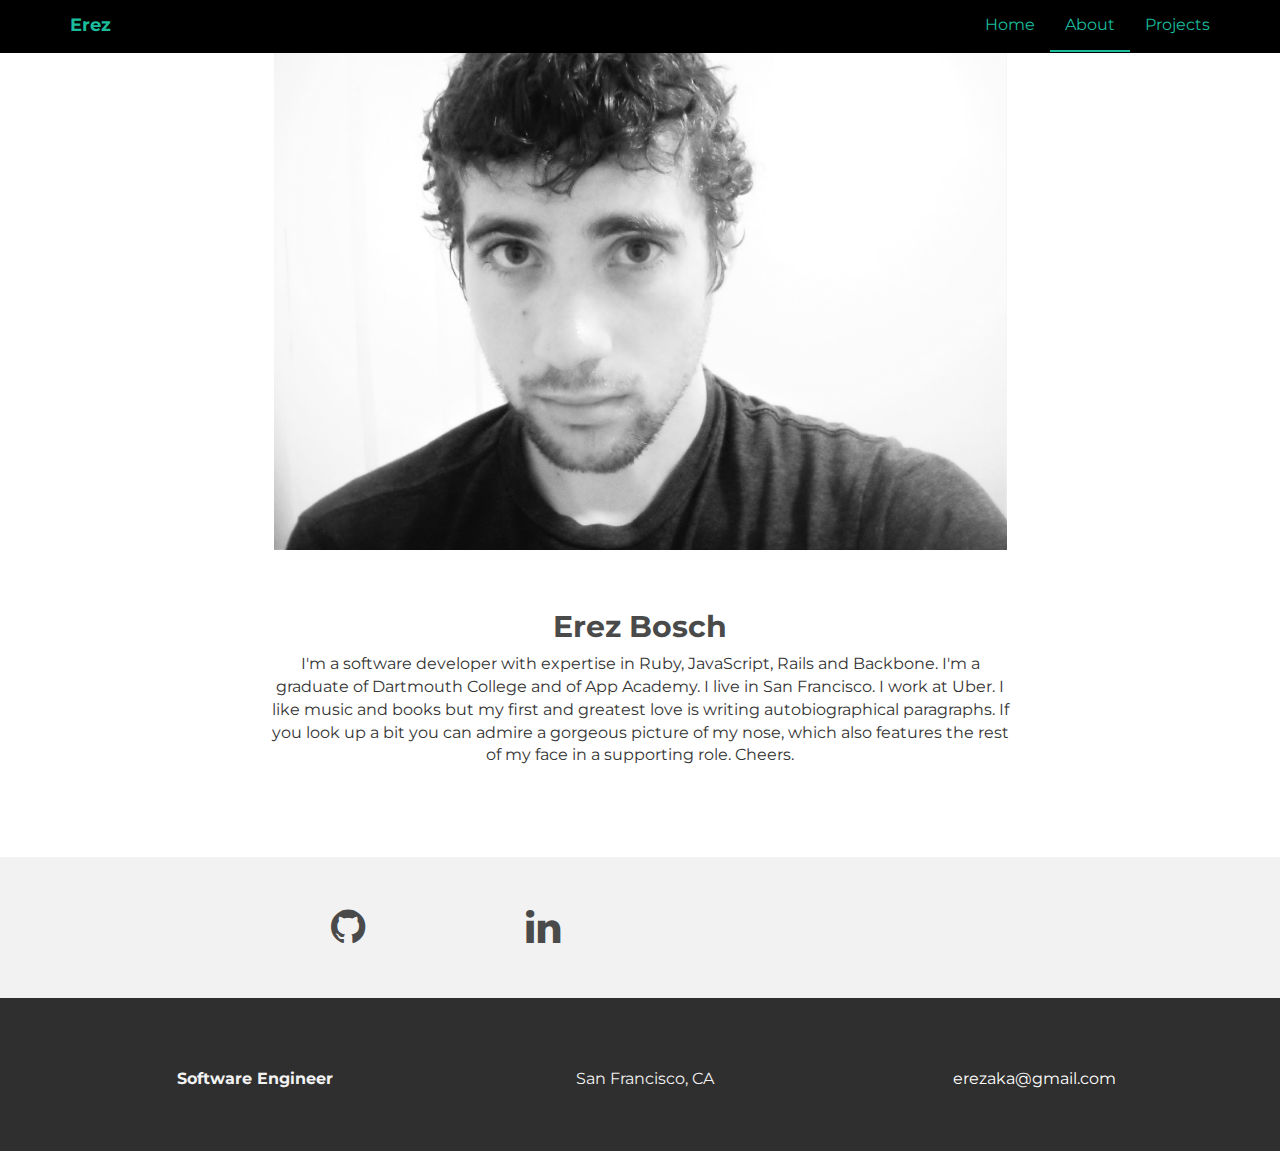
==== about.html @ 6d8d2899 "remove tumblr/fb" ====
<!DOCTYPE html>
<html lang="en">
  <head>
    <meta charset="utf-8">
    <meta http-equiv="X-UA-Compatible" content="IE=edge">
    <meta name="viewport" content="width=device-width, initial-scale=1">
    <meta name="description" content="">
    <meta name="author" content="">
    <link rel="shortcut icon" href="assets/ico/favicon.ico">

    <title>Erez Bosch</title>

    <!-- Bootstrap core CSS -->
    <link href="assets/css/bootstrap.css" rel="stylesheet">

    <!-- Custom styles for this template -->
    <link href="assets/css/style.css" rel="stylesheet">
    <link href="assets/css/font-awesome.min.css" rel="stylesheet">

    <!-- HTML5 shim and Respond.js IE8 support of HTML5 elements and media queries -->
    <!--[if lt IE 9]>
      <script src="https://oss.maxcdn.com/libs/html5shiv/3.7.0/html5shiv.js"></script>
      <script src="https://oss.maxcdn.com/libs/respond.js/1.4.2/respond.min.js"></script>
    <![endif]-->
  </head>

  <body>

    <!-- Static navbar -->
    <div class="navbar navbar-default navbar-fixed-top" role="navigation">
      <div class="container">
        <div class="navbar-header">
          <button type="button" class="navbar-toggle" data-toggle="collapse" data-target=".navbar-collapse">
            <span class="sr-only">Toggle Navigation</span>
            <span class="icon-bar"></span>
            <span class="icon-bar"></span>
            <span class="icon-bar"></span>
          </button>
          <a class="navbar-brand" href="index.html">Erez</a>
        </div>
        <div class="navbar-collapse collapse">
          <ul class="nav navbar-nav navbar-right">
            <li><a href="index.html">Home</a></li>
            <li class="active"><a href="about.html">About</a></li>
            <li><a href="index.html#projects">Projects</a></li>
          </ul>
        </div><!--/.nav-collapse -->
      </div>
    </div>

	<div id="aboutwrap">
	    <div class="container">
			<div class="row">
				<div class="col-lg-6 col-lg-offset-3">
				</div>
			</div><!--/row -->
	    </div> <!-- /container -->
	</div><!--/aboutwrap -->

	<div class="container">
		<div class="row centered mt mb">
			<div class="col-lg-8 col-lg-offset-2">
				<h2>Erez Bosch</h2>
				<p>I'm a software developer with expertise in Ruby, JavaScript, Rails and Backbone. I'm a graduate of Dartmouth College and of App Academy. I live in San Francisco. I work at Uber. I like music and books but my first and greatest love is writing autobiographical paragraphs. If you look up a bit you can admire a gorgeous picture of my nose, which also features the rest of my face in a supporting role. Cheers.</p>
			</div>

		</div><!--/row -->
	</div><!--/container -->

  <div id="social">
    <div class="container">
      <div class="row centered">
        <a class="col-sm-2 col-sm-offset-2" href="https://github.com/erezbosch">
          <i class="fa fa-github"></i>
        </a>
        <a class="col-sm-2" href="https://www.linkedin.com/in/erezbosch">
          <i class="fa fa-linkedin"></i>
        </a>
      </div><!--/row -->
    </div><!--/container -->
  </div><!--/social -->

  <div id="footerwrap">
		<div class="container">
			<div class="row centered">
				<div class="col-lg-4">
					<p><b>Software Engineer</b></p>
				</div>
				<div class="col-lg-4">
					<p>San Francisco, CA</p>
				</div>
				<div class="col-lg-4">
					<p><a href="mailto:erezaka@gmail.com">erezaka@gmail.com</a></p>
				</div>
			</div>
		</div>
	</div><!--/footerwrap -->



    <!-- Bootstrap core JavaScript
    ================================================== -->
    <!-- Placed at the end of the document so the pages load faster -->
    <script src="https://ajax.googleapis.com/ajax/libs/jquery/1.11.0/jquery.min.js"></script>
    <script src="assets/js/bootstrap.min.js"></script>
  </body>
</html>
---- assets/css/style.css ----
/*
 * Author: Carlos Alvarez
 * URL: http://Alvarez.is
 *
 * Project Name: NYC Design
 * Version: 1.0
 * Date: 04-20-2014
 * URL:
 */


/* ==========================================================================
   Base Styles, Bootstrap Modifications & Fonts Import
   ========================================================================== */

@import url(http://fonts.googleapis.com/css?family=Montserrat:400,700);

::-moz-selection {
    background: #f2c2c9;
    color: #a4003a;
    text-shadow: none;
}

::selection {
    background: #16a085;
    color: #a4003a;
    text-shadow: none;
}

/*
 * A better looking default horizontal rule
 */

 hr {
    display: block;
    height: 1px;
    border: 0;
    border-top: 1px solid #ccc;
    margin: 1em 0;
    padding: 0;
}

.centered {
	text-align: center
}

.mt {
	margin-top: 40px;
}

.mb {
	margin-bottom: 80px;
}

/* ==========================================================================
   General styles
   ========================================================================== */


body {
    font-family: 'Montserrat', sans-serif;
    font-weight: 400;
    font-size: 16px;

    -webkit-font-smoothing: antialiased;
    -webkit-overflow-scrolling: touch;
}

h1, h2, h3, h4, h5, h6 {
	font-weight: 700;
    color: #4a4a4a;
}


.navbar-brand {
	font-weight: 700;
}

.navbar-default .navbar-brand {
	color: #1abc9c;
}

.navbar-default {
	background-color: #000;
	border-color: transparent;
}

.navbar-default .navbar-nav > .active > a,
.navbar-default .navbar-nav > .active > a:hover,
.navbar-default .navbar-nav > .active > a:focus {
	color: #1abc9c;
	background-color: transparent;
	border-bottom: 2px solid #1abc9c;
}

.navbar-default .navbar-nav > li > a {
	color: #1abc9c;
}

.navbar-default .navbar-nav > li > a:hover,
.navbar-default .navbar-brand:hover {
	color: #1dffff;
}

.navbar-default .navbar-nav > .active > a:hover {
  color: #1dffff;
  border-bottom: 2px solid #1dfbcf;
}

/* ==========================================================================
   Wrap Sections
   ========================================================================== */

#headerwrap {
	background: url(../img/back.jpg) no-repeat center top;
	margin-top: -70px;
	padding-top: 250px;
	text-align:center;
	background-attachment: relative;
	background-position: center center;
	min-height: 650px;
	width: 100%;

    -webkit-background-size: 100%;
    -moz-background-size: 100%;
    -o-background-size: 100%;
    background-size: 100%;

    -webkit-background-size: cover;
    -moz-background-size: cover;
    -o-background-size: cover;
    background-size: cover;
}

#headerwrap h1 {
	color:#ffffff;
	padding-top: 10px;
	padding-bottom: 20px;
	letter-spacing: 4px;
	font-size: 80px;
	font-weight: bold;
}

#headerwrap h4 {
	font-weight: 400;
	color: #ffffff
}

#social {
	padding-top: 50px;
	padding-bottom: 50px;
	background-color: #f2f2f2;
}

#social i {
	font-size: 40px;
	color: #4a4a4a;
}

#social a:hover i {
	color: #1abc9c
}

#footerwrap {
	padding-top: 70px;
	padding-bottom: 50px;
	background-color: #2f2f2f;
}

#footerwrap p {
	color: #f2f2f2;
	margin-left: 10px;
}

#workwrap {
	background: url(../img/work.jpg) no-repeat center top;
	margin-top: -70px;
	padding-top: 250px;
	text-align:center;
	background-attachment: relative;
	background-position: center center;
	min-height: 650px;
	width: 100%;

  -webkit-background-size: 100%;
  -moz-background-size: 100%;
  -o-background-size: 100%;
  background-size: 100%;

  -webkit-background-size: cover;
  -moz-background-size: cover;
  -o-background-size: cover;
  background-size: cover;
}

#workwrap h1 {
	color:#ffffff;
	padding-top: 10px;
	padding-bottom: 20px;
	letter-spacing: 4px;
	font-size: 80px;
	font-weight: bold;
}

#workwrap h4 {
	font-weight: 400;
	color: #ffffff
}

#aboutwrap {
	background: url(../img/about.jpg) no-repeat center center;
	margin-top: 0px;
	padding-top: 250px;
	text-align:center;
	background-attachment: relative;
	background-position: center 21%;
	min-height: 550px;
	width: 100%;

    -webkit-background-size: 100%;
    -moz-background-size: 100%;
    -o-background-size: 100%;
    background-size: 100%;

    -webkit-background-size: contain;
    -moz-background-size: contain;
    -o-background-size: contain;
    background-size: contain;
}

#footerwrap .row > div {
  width: 33.333%;
  float: left;
}

#footerwrap a {
  text-decoration: none;
  color: white;
}

#footerwrap a:hover {
  text-decoration: none;
  color: #1abc9c;
}

/* Gallery */
.gallery {
	margin-top: 30px;
  text-align: center;
  background: #f2f2f2;
  background-clip: content-box;
  height: 250px;
  display: table;
}

.cell {
  display: table-cell;
  vertical-align: middle;
}

.gallery h1 {
  vertical-align: middle;
  text-align: center;
  margin: auto 0;
}

.gallery {
  color: #4a4a4a;
}

a.gallery:hover {
  text-decoration: none;
  color: #4a4a4a;
}

.gallery:hover {
	background: #c4c4c4;
  background-clip: content-box;
}

.gallery:hover h1 {
  color: black;
}

.gallery .details {
  display: none;
}

.gallery:hover .details {
  display: block;
}
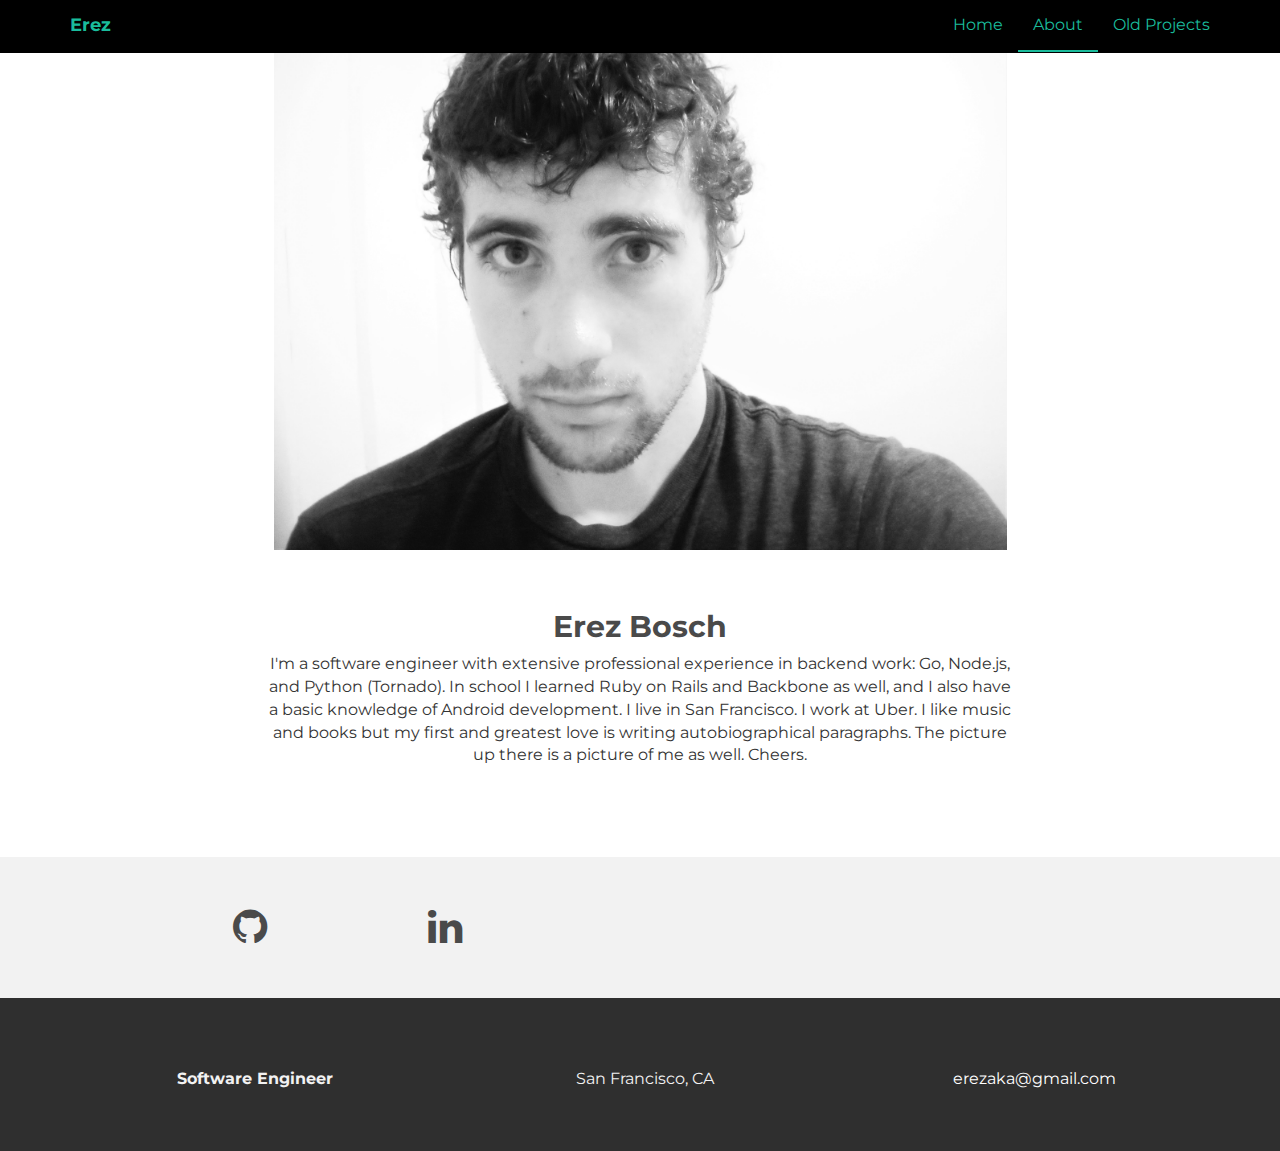
==== commit 39bcaa37: "remove a bunch of cruft & update text" ====
--- a/about.html
+++ b/about.html
@@ -42,7 +42,7 @@
           <ul class="nav navbar-nav navbar-right">
             <li><a href="index.html">Home</a></li>
             <li class="active"><a href="about.html">About</a></li>
-            <li><a href="index.html#projects">Projects</a></li>
+            <li><a href="index.html#projects">Old Projects</a></li>
           </ul>
         </div><!--/.nav-collapse -->
       </div>
@@ -61,7 +61,7 @@
 		<div class="row centered mt mb">
 			<div class="col-lg-8 col-lg-offset-2">
 				<h2>Erez Bosch</h2>
-				<p>I'm a software developer with expertise in Ruby, JavaScript, Rails and Backbone. I'm a graduate of Dartmouth College and of App Academy. I live in San Francisco. I work at Uber. I like music and books but my first and greatest love is writing autobiographical paragraphs. If you look up a bit you can admire a gorgeous picture of my nose, which also features the rest of my face in a supporting role. Cheers.</p>
+				<p>I'm a software engineer with extensive professional experience in backend work: Go, Node.js, and Python (Tornado). In school I learned Ruby on Rails and Backbone as well, and I also have a basic knowledge of Android development. I live in San Francisco. I work at Uber. I like music and books but my first and greatest love is writing autobiographical paragraphs. The picture up there is a picture of me as well. Cheers.</p>
 			</div>
 
 		</div><!--/row -->
@@ -70,7 +70,7 @@
   <div id="social">
     <div class="container">
       <div class="row centered">
-        <a class="col-sm-2 col-sm-offset-2" href="https://github.com/erezbosch">
+        <a class="col-sm-2 col-sm-offset-1" href="https://github.com/erezbosch">
           <i class="fa fa-github"></i>
         </a>
         <a class="col-sm-2" href="https://www.linkedin.com/in/erezbosch">
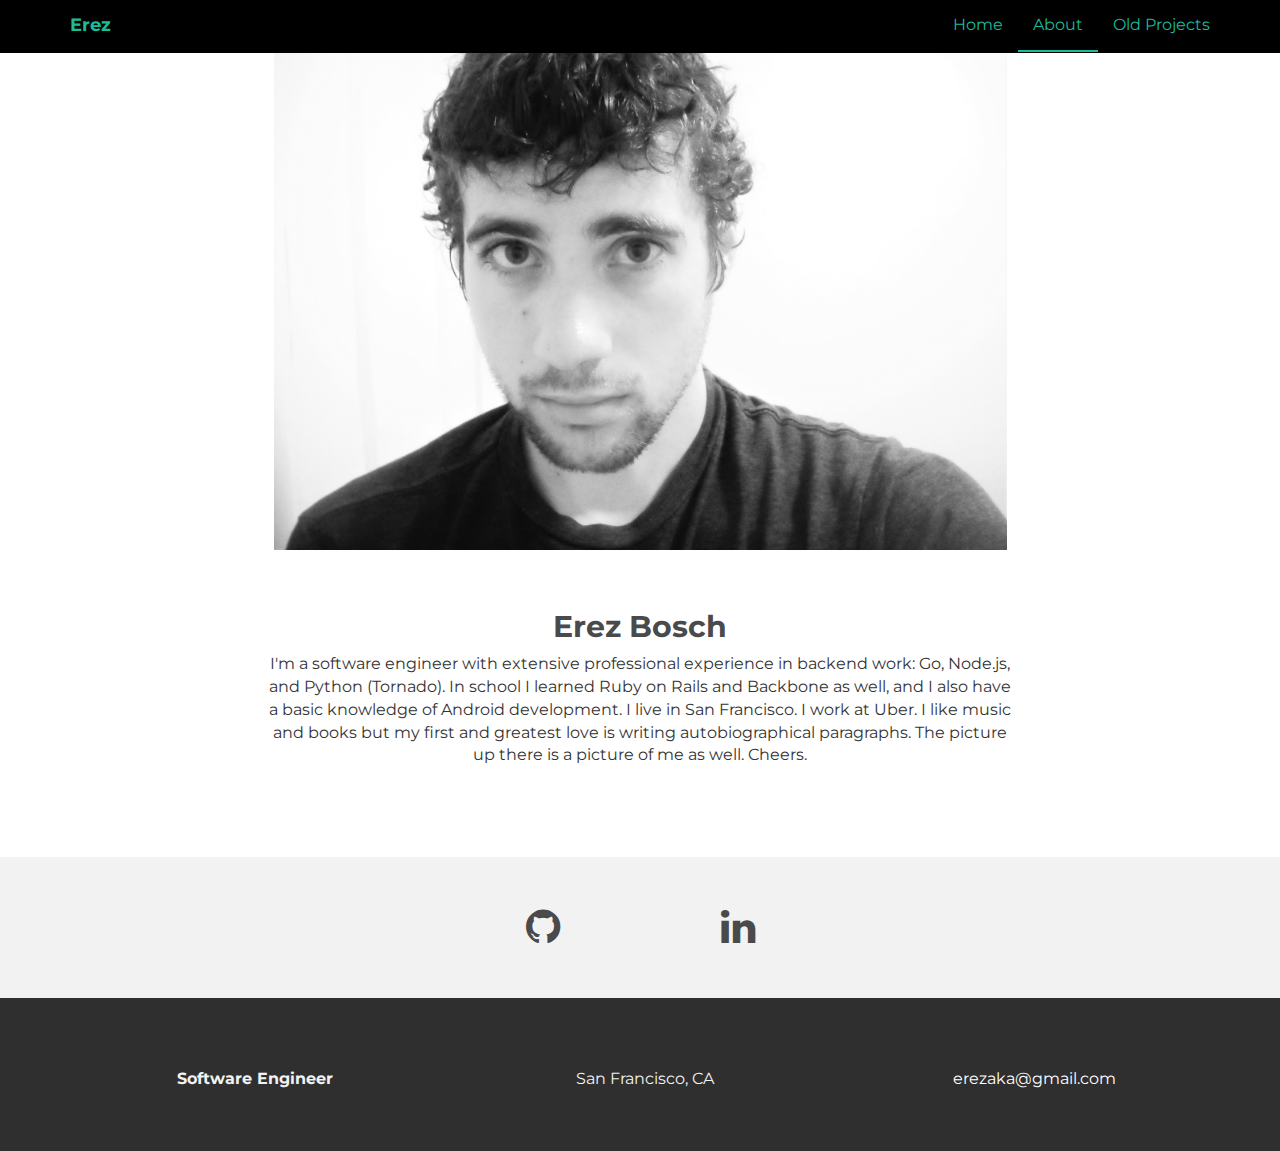
==== commit c7bb3240: "fix offsets" ====
--- a/about.html
+++ b/about.html
@@ -70,7 +70,7 @@
   <div id="social">
     <div class="container">
       <div class="row centered">
-        <a class="col-sm-2 col-sm-offset-1" href="https://github.com/erezbosch">
+        <a class="col-sm-2 col-sm-offset-4" href="https://github.com/erezbosch">
           <i class="fa fa-github"></i>
         </a>
         <a class="col-sm-2" href="https://www.linkedin.com/in/erezbosch">
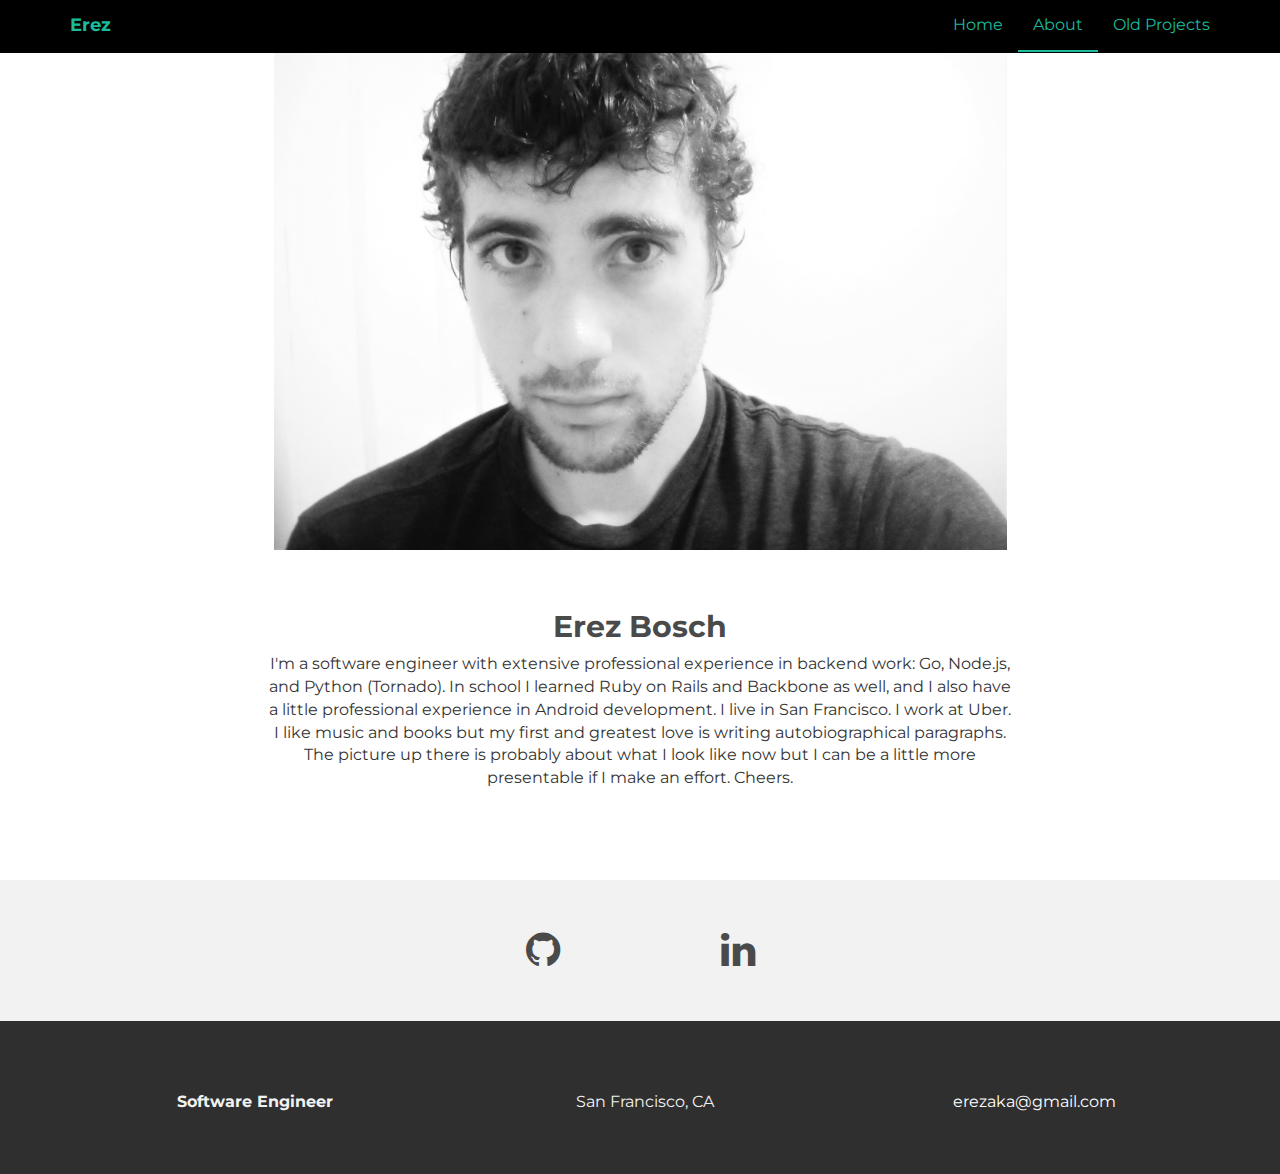
==== commit b4ef27a1: "set type on favicon" ====
--- a/about.html
+++ b/about.html
@@ -6,8 +6,8 @@
     <meta name="viewport" content="width=device-width, initial-scale=1">
     <meta name="description" content="">
     <meta name="author" content="">
-    <link rel="shortcut icon" href="assets/ico/favicon.ico">
-
+    <link rel="icon" href="assets/ico/favicon.ico" type="image/x-icon" />
+    
     <title>Erez Bosch</title>
 
     <!-- Bootstrap core CSS -->
@@ -61,7 +61,7 @@
 		<div class="row centered mt mb">
 			<div class="col-lg-8 col-lg-offset-2">
 				<h2>Erez Bosch</h2>
-				<p>I'm a software engineer with extensive professional experience in backend work: Go, Node.js, and Python (Tornado). In school I learned Ruby on Rails and Backbone as well, and I also have a basic knowledge of Android development. I live in San Francisco. I work at Uber. I like music and books but my first and greatest love is writing autobiographical paragraphs. The picture up there is a picture of me as well. Cheers.</p>
+				<p>I'm a software engineer with extensive professional experience in backend work: Go, Node.js, and Python (Tornado). In school I learned Ruby on Rails and Backbone as well, and I also have a little professional experience in Android development. I live in San Francisco. I work at Uber. I like music and books but my first and greatest love is writing autobiographical paragraphs. The picture up there is probably about what I look like now but I can be a little more presentable if I make an effort. Cheers.</p>
 			</div>
 
 		</div><!--/row -->
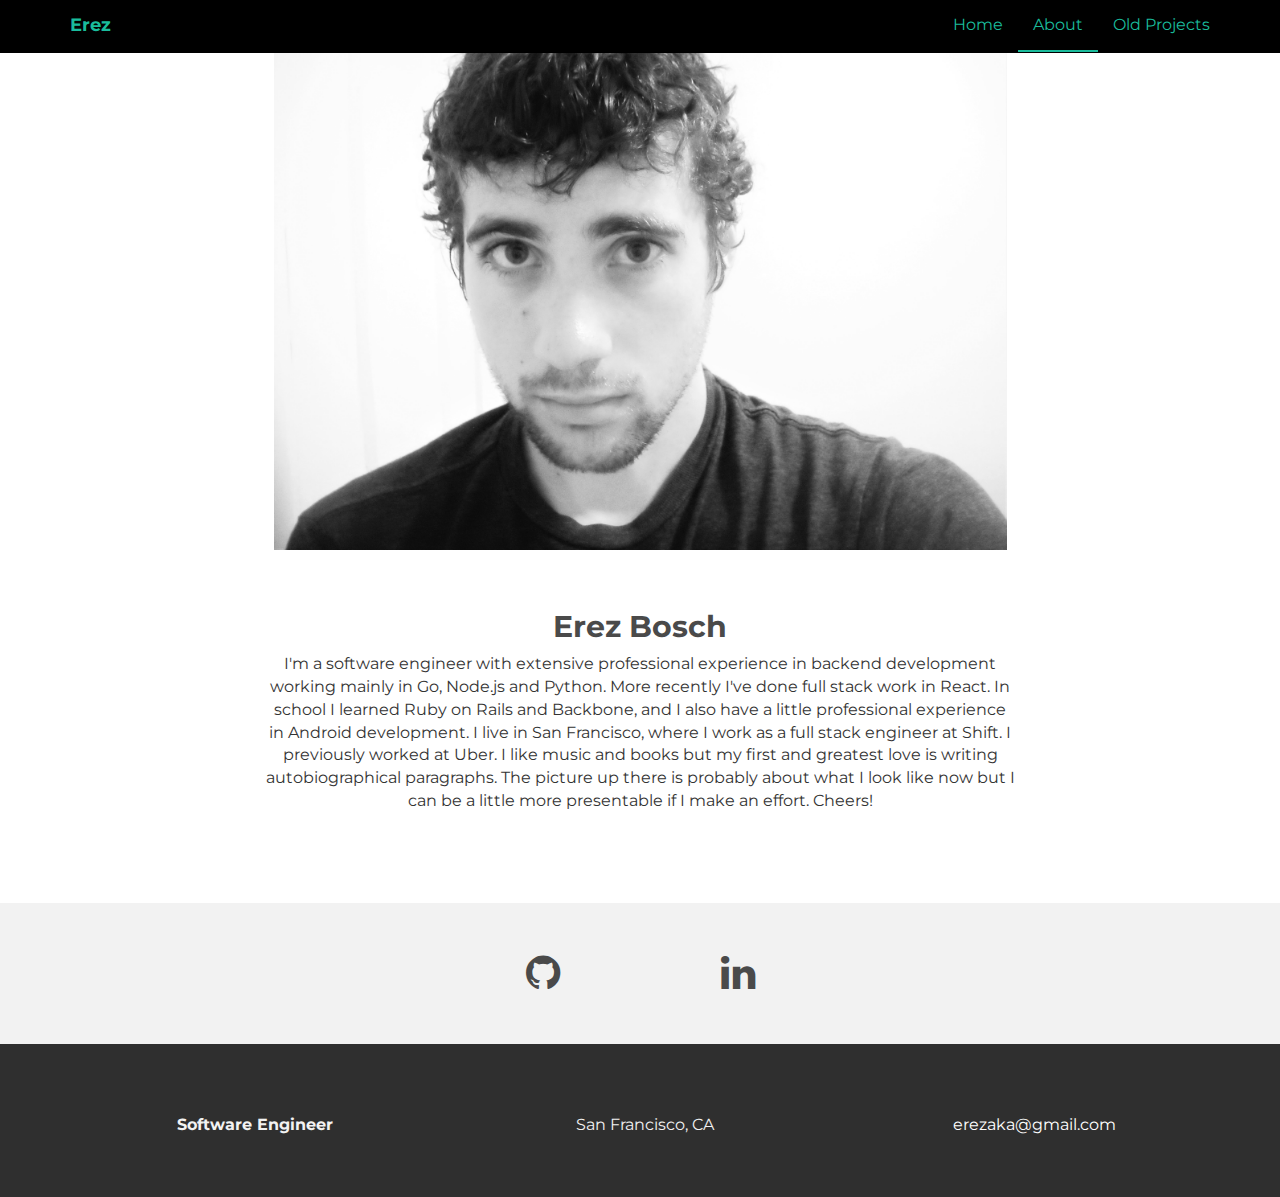
==== commit e1907672: "update about text" ====
--- a/about.html
+++ b/about.html
@@ -61,7 +61,7 @@
 		<div class="row centered mt mb">
 			<div class="col-lg-8 col-lg-offset-2">
 				<h2>Erez Bosch</h2>
-				<p>I'm a software engineer with extensive professional experience in backend work: Go, Node.js, and Python (Tornado). In school I learned Ruby on Rails and Backbone as well, and I also have a little professional experience in Android development. I live in San Francisco. I work at Uber. I like music and books but my first and greatest love is writing autobiographical paragraphs. The picture up there is probably about what I look like now but I can be a little more presentable if I make an effort. Cheers.</p>
+				<p>I'm a software engineer with extensive professional experience in backend development working mainly in Go, Node.js and Python. More recently I've done full stack work in React. In school I learned Ruby on Rails and Backbone, and I also have a little professional experience in Android development. I live in San Francisco, where I work as a full stack engineer at Shift. I previously worked at Uber. I like music and books but my first and greatest love is writing autobiographical paragraphs. The picture up there is probably about what I look like now but I can be a little more presentable if I make an effort. Cheers!</p>
 			</div>
 
 		</div><!--/row -->
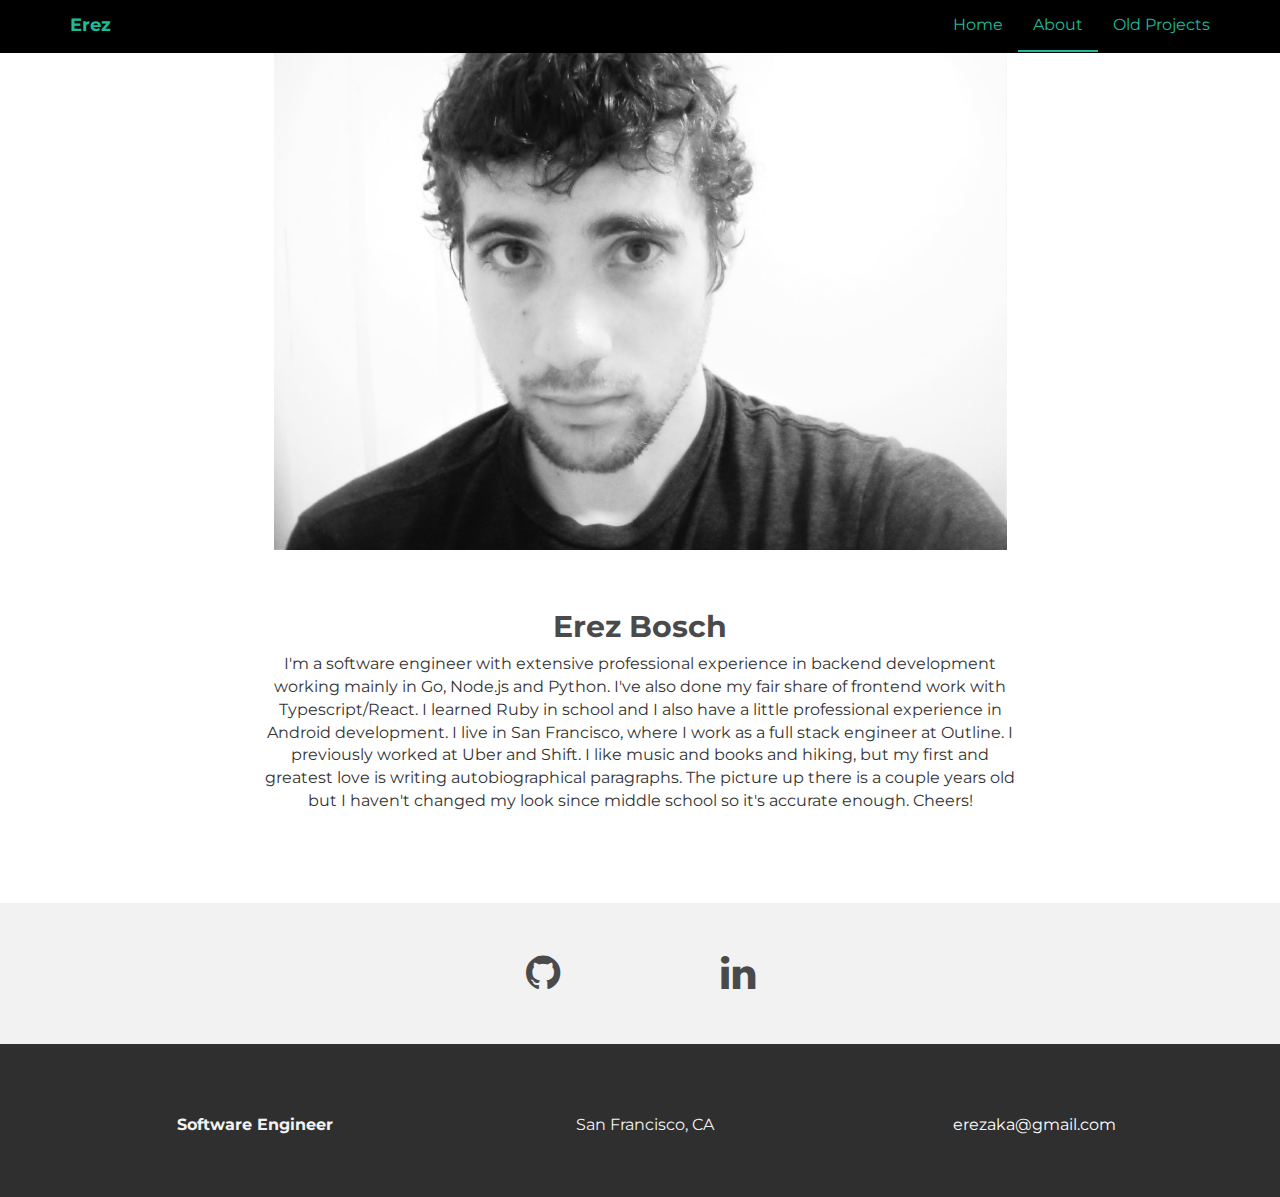
==== commit 863dbb78: "Update about.html" ====
--- a/about.html
+++ b/about.html
@@ -61,7 +61,7 @@
 		<div class="row centered mt mb">
 			<div class="col-lg-8 col-lg-offset-2">
 				<h2>Erez Bosch</h2>
-				<p>I'm a software engineer with extensive professional experience in backend development working mainly in Go, Node.js and Python. More recently I've done full stack work in React. In school I learned Ruby on Rails and Backbone, and I also have a little professional experience in Android development. I live in San Francisco, where I work as a full stack engineer at Shift. I previously worked at Uber. I like music and books but my first and greatest love is writing autobiographical paragraphs. The picture up there is probably about what I look like now but I can be a little more presentable if I make an effort. Cheers!</p>
+				<p>I'm a software engineer with extensive professional experience in backend development working mainly in Go, Node.js and Python. I've also done my fair share of frontend work with Typescript/React. I learned Ruby in school and I also have a little professional experience in Android development. I live in San Francisco, where I work as a full stack engineer at Outline. I previously worked at Uber and Shift. I like music and books and hiking, but my first and greatest love is writing autobiographical paragraphs. The picture up there is a couple years old but I haven't changed my look since middle school so it's accurate enough. Cheers!</p>
 			</div>
 
 		</div><!--/row -->
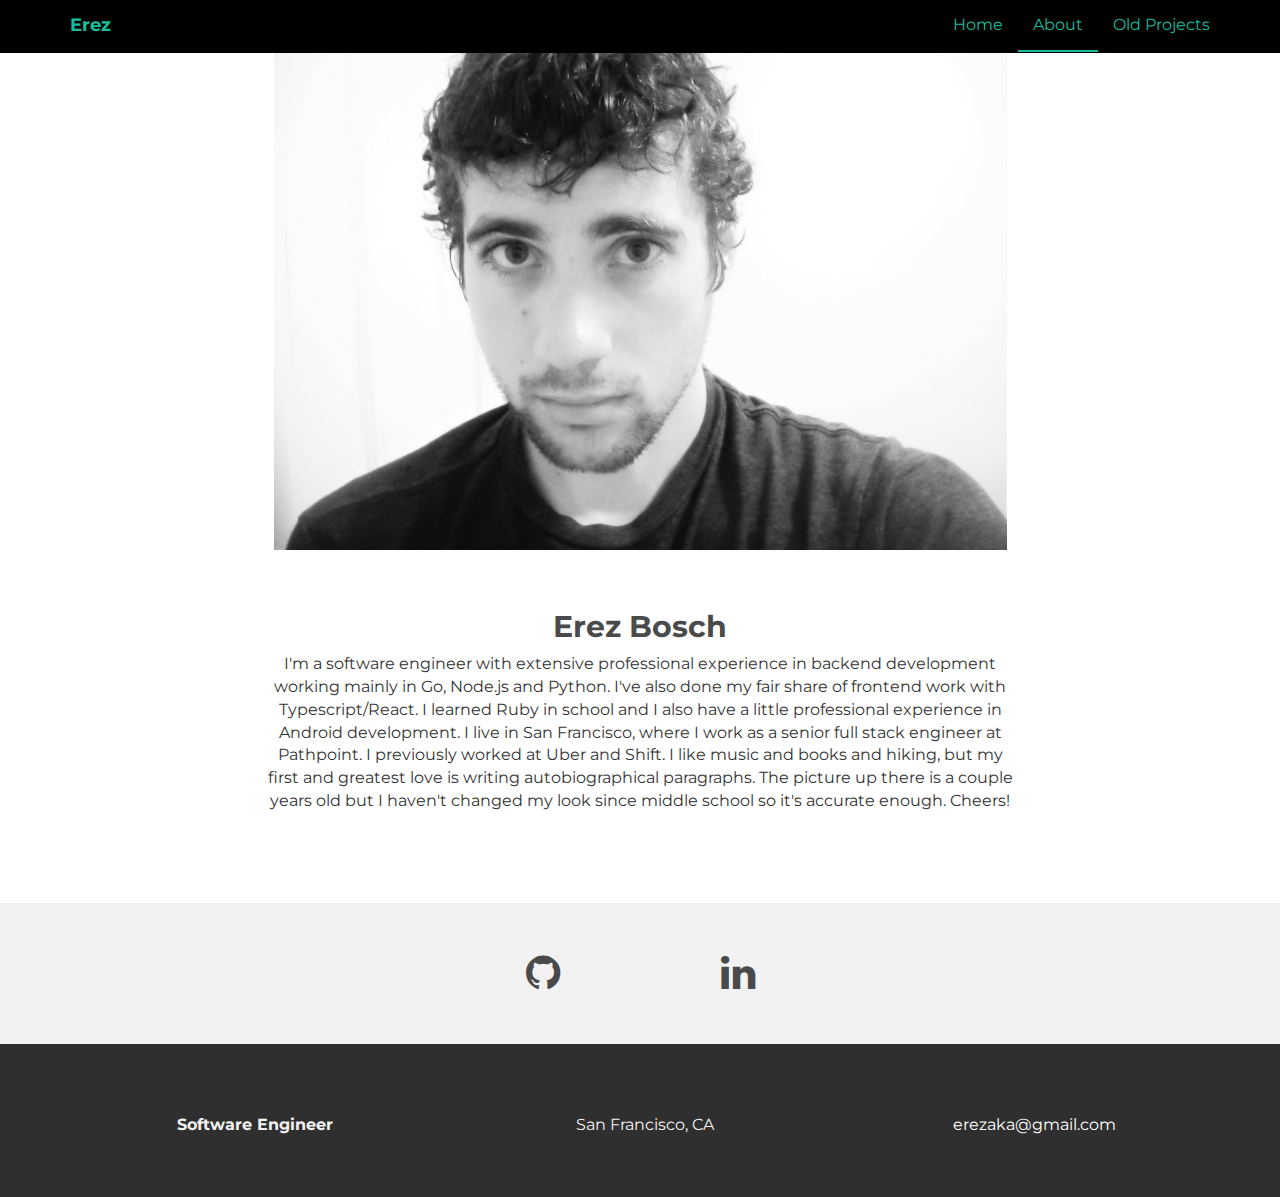
==== commit 931c3f18: "Update about.html" ====
--- a/about.html
+++ b/about.html
@@ -61,7 +61,7 @@
 		<div class="row centered mt mb">
 			<div class="col-lg-8 col-lg-offset-2">
 				<h2>Erez Bosch</h2>
-				<p>I'm a software engineer with extensive professional experience in backend development working mainly in Go, Node.js and Python. I've also done my fair share of frontend work with Typescript/React. I learned Ruby in school and I also have a little professional experience in Android development. I live in San Francisco, where I work as a full stack engineer at Outline. I previously worked at Uber and Shift. I like music and books and hiking, but my first and greatest love is writing autobiographical paragraphs. The picture up there is a couple years old but I haven't changed my look since middle school so it's accurate enough. Cheers!</p>
+				<p>I'm a software engineer with extensive professional experience in backend development working mainly in Go, Node.js and Python. I've also done my fair share of frontend work with Typescript/React. I learned Ruby in school and I also have a little professional experience in Android development. I live in San Francisco, where I work as a senior full stack engineer at Pathpoint. I previously worked at Uber and Shift. I like music and books and hiking, but my first and greatest love is writing autobiographical paragraphs. The picture up there is a couple years old but I haven't changed my look since middle school so it's accurate enough. Cheers!</p>
 			</div>
 
 		</div><!--/row -->
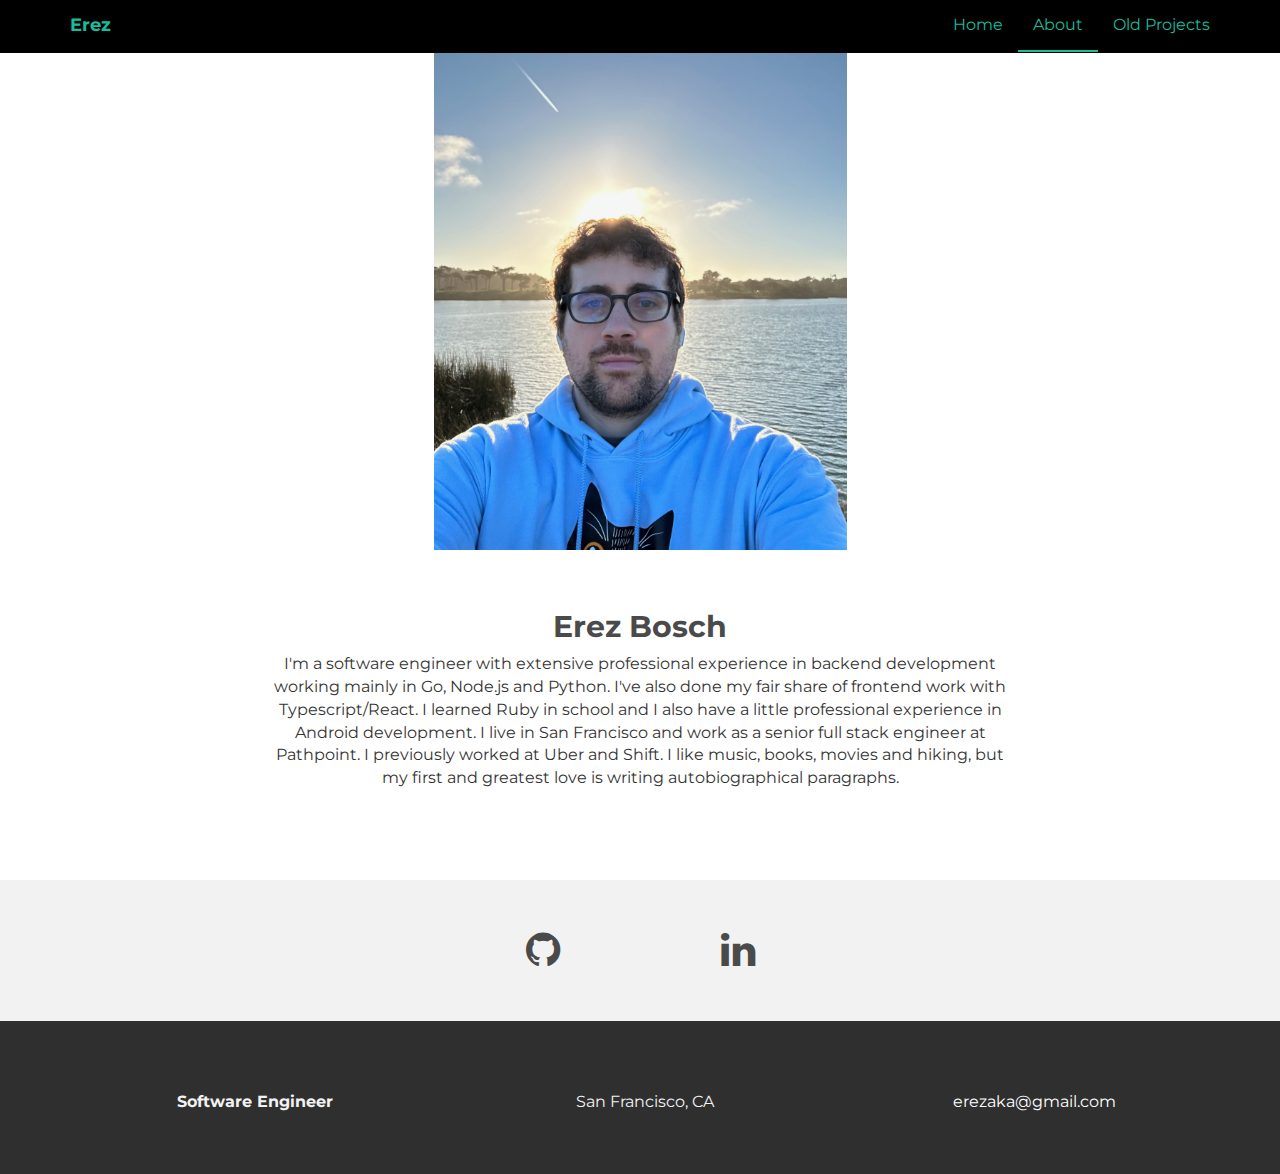
==== commit c6825adc: "update about" ====
--- a/about.html
+++ b/about.html
@@ -61,7 +61,7 @@
 		<div class="row centered mt mb">
 			<div class="col-lg-8 col-lg-offset-2">
 				<h2>Erez Bosch</h2>
-				<p>I'm a software engineer with extensive professional experience in backend development working mainly in Go, Node.js and Python. I've also done my fair share of frontend work with Typescript/React. I learned Ruby in school and I also have a little professional experience in Android development. I live in San Francisco, where I work as a senior full stack engineer at Pathpoint. I previously worked at Uber and Shift. I like music and books and hiking, but my first and greatest love is writing autobiographical paragraphs. The picture up there is a couple years old but I haven't changed my look since middle school so it's accurate enough. Cheers!</p>
+				<p>I'm a software engineer with extensive professional experience in backend development working mainly in Go, Node.js and Python. I've also done my fair share of frontend work with Typescript/React. I learned Ruby in school and I also have a little professional experience in Android development. I live in San Francisco and work as a senior full stack engineer at Pathpoint. I previously worked at Uber and Shift. I like music, books, movies and hiking, but my first and greatest love is writing autobiographical paragraphs.</p>
 			</div>
 
 		</div><!--/row -->
